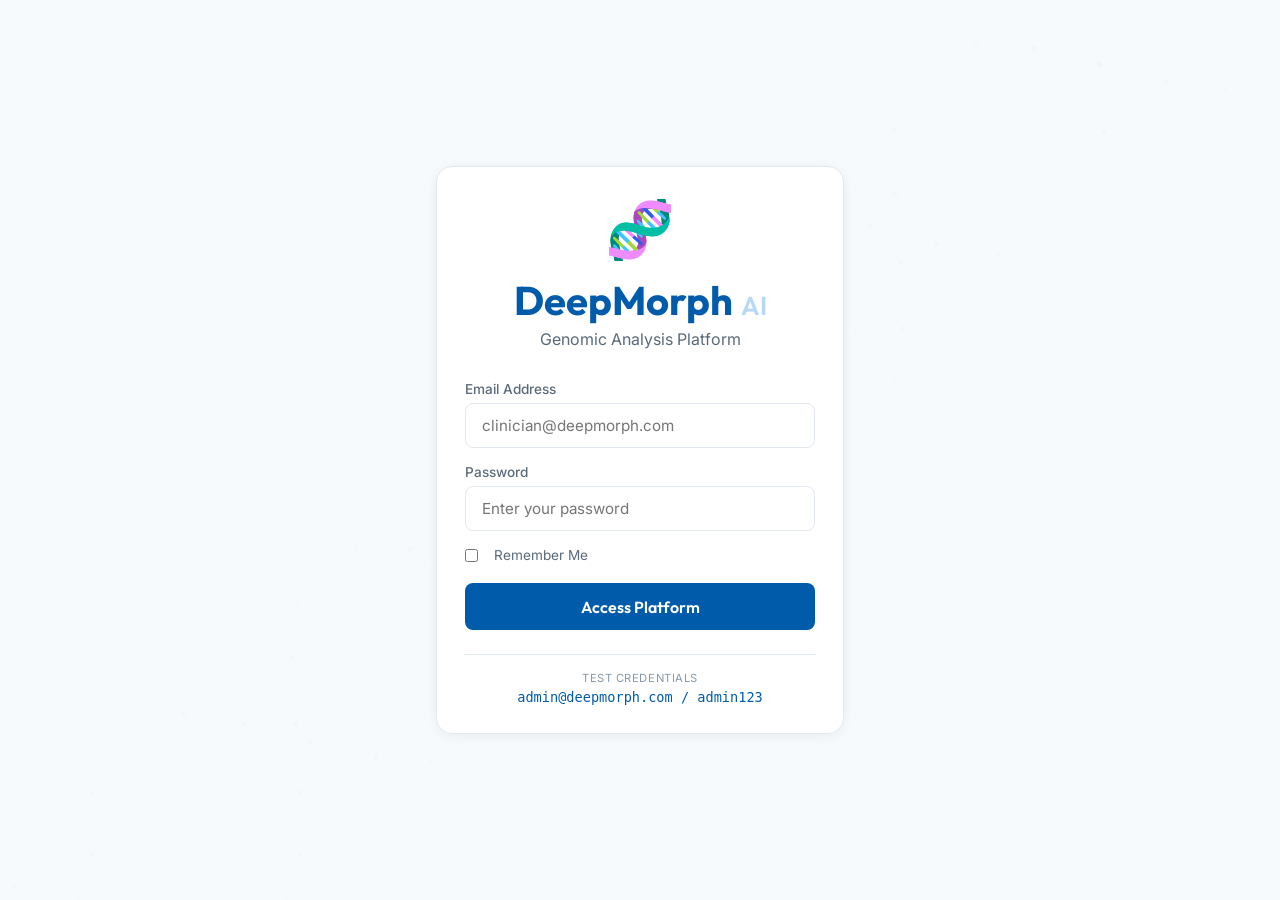
==== templates/login.html @ 0234fb4b "Initial DeepMorph commit" ====
<!DOCTYPE html>
<html lang="en">
<head>
    <meta charset="UTF-8">
    <meta name="viewport" content="width=device-width, initial-scale=1.0">
    <title>DeepMorph AI — Login</title>
    <meta name="description" content="DeepMorph AI Genomic Analysis Platform — Clinical Practitioner Login">
    <link href="https://fonts.googleapis.com/css2?family=Inter:wght@300;400;500;600;700&family=Outfit:wght@400;500;600;700&display=swap" rel="stylesheet">
    <link rel="stylesheet" href="/static/style.css">
</head>
<body class="login-body">
    <canvas id="dna-canvas"></canvas>

    <div class="login-container">
        <div class="login-card glass-card">
            <div class="login-logo">
                <div class="logo-helix">🧬</div>
                <h1>DeepMorph <span class="version-badge">AI</span></h1>
                <p class="login-subtitle">Genomic Analysis Platform</p>
            </div>

            <form id="login-form" autocomplete="off">
                <div class="form-group">
                    <label for="email">Email Address</label>
                    <input type="email" id="email" placeholder="clinician@deepmorph.com" required autocomplete="off">
                </div>
                <div class="form-group">
                    <label for="password">Password</label>
                    <input type="password" id="password" placeholder="Enter your password" required>
                </div>
                <div class="form-row">
                    <label class="checkbox-wrapper">
                        <input type="checkbox" id="remember-me">
                        <span class="checkmark"></span>
                        Remember Me
                    </label>
                </div>

                <div id="login-error" class="error-msg" style="display:none;">
                    ⚠ Invalid credentials. Please try again.
                </div>

                <button type="submit" class="primary-btn w-full" id="login-btn">
                    <span class="btn-text">Access Platform</span>
                    <div class="btn-loader" id="btn-loader">
                        <div class="spinner-dots"><div class="dot"></div><div class="dot"></div><div class="dot"></div></div>
                    </div>
                </button>
            </form>

            <div class="test-creds">
                <span class="creds-label">Test Credentials</span>
                <code>admin@deepmorph.com / admin123</code>
            </div>
        </div>
    </div>

    <script src="/static/script.js"></script>
</body>
</html>
---- static/style.css ----
/* ═══════════════════════════════════════════════
   DeepMorph AI — Apollo Healthcare Theme
   Clean medical blue, white cards, hospital style
   ═══════════════════════════════════════════════ */

/* ── CSS Variables ── */
:root {
    --bg-primary: #F7FAFD;
    --bg-secondary: #EEF3F8;
    --bg-tertiary: #E8F2FB;

    --glass-bg: #FFFFFF;
    --glass-border: #E2E8F0;
    --glass-hover: #C8D6E5;

    --text-primary: #2C3E50;
    --text-secondary: #5A6A7A;
    --text-muted: #8899AA;

    --accent-blue: #005BAB;
    --accent-teal: #0077CC;
    --accent-purple: #6C5CE7;
    --accent-cyan: #0077CC;

    --risk-low: #2ECC71;
    --risk-mod: #F39C12;
    --risk-high: #E74C3C;

    --state-normal: #2ECC71;
    --state-normal-glow: rgba(46, 204, 113, 0.12);
    --state-mutated: #E74C3C;
    --state-mutated-glow: rgba(231, 76, 60, 0.12);

    --font-heading: 'Outfit', sans-serif;
    --font-body: 'Inter', sans-serif;

    --nav-height: 64px;
    --radius-sm: 8px;
    --radius-md: 12px;
    --radius-lg: 16px;
    --radius-xl: 20px;
}

/* ── Reset ── */
*,
*::before,
*::after {
    margin: 0;
    padding: 0;
    box-sizing: border-box;
}

body {
    background: var(--bg-primary);
    color: var(--text-primary);
    font-family: var(--font-body);
    min-height: 100vh;
    overflow-x: hidden;
}

a {
    color: var(--accent-blue);
    text-decoration: none;
}

a:hover {
    color: var(--accent-teal);
}

/* ── Background Canvas ── */
#dna-canvas {
    position: fixed;
    top: 0;
    left: 0;
    width: 100vw;
    height: 100vh;
    z-index: 0;
    opacity: 0.08;
    pointer-events: none;
}

/* ═══════════════════════
        NAVIGATION BAR
   ═══════════════════════ */
.top-nav {
    position: fixed;
    top: 0;
    left: 0;
    right: 0;
    height: var(--nav-height);
    background: #005BAB;
    backdrop-filter: none;
    -webkit-backdrop-filter: none;
    border-bottom: 1px solid #004A8F;
    display: flex;
    align-items: center;
    padding: 0 1.5rem;
    z-index: 1000;
    gap: 1rem;
    box-shadow: 0 2px 8px rgba(0, 91, 171, 0.15);
}

.nav-brand {
    display: flex;
    align-items: center;
    gap: 0.5rem;
    flex-shrink: 0;
}

.nav-logo {
    font-size: 1.5rem;
}

.nav-title {
    font-family: var(--font-heading);
    font-size: 1.3rem;
    font-weight: 700;
    color: #FFFFFF;
    background: none;
    -webkit-background-clip: unset;
    -webkit-text-fill-color: #FFFFFF;
}

.version-badge {
    font-size: 0.65em;
    color: #B8D8F8;
    background: none;
    -webkit-background-clip: unset;
    -webkit-text-fill-color: #B8D8F8;
    font-weight: 600;
}

.nav-links {
    list-style: none;
    display: flex;
    gap: 0.25rem;
    flex: 1;
    overflow-x: auto;
    scrollbar-width: none;
}

.nav-links::-webkit-scrollbar {
    display: none;
}

.nav-links li a {
    display: block;
    padding: 0.5rem 0.75rem;
    color: rgba(255, 255, 255, 0.8);
    font-size: 0.85rem;
    font-weight: 500;
    border-radius: var(--radius-sm);
    transition: all 0.3s ease;
    white-space: nowrap;
}

.nav-links li a:hover {
    color: #FFFFFF;
    background: rgba(255, 255, 255, 0.12);
}

.nav-links li a.active {
    color: #FFFFFF;
    background: rgba(255, 255, 255, 0.18);
    border-bottom: 2px solid #FFFFFF;
}

.nav-actions {
    display: flex;
    align-items: center;
    gap: 1rem;
    flex-shrink: 0;
}

.nav-user {
    font-size: 0.85rem;
    color: rgba(255, 255, 255, 0.85);
}

.logout-link {
    font-size: 0.85rem;
    color: #FFD5D5;
    padding: 0.4rem 0.8rem;
    border: 1px solid rgba(255, 213, 213, 0.4);
    border-radius: var(--radius-sm);
    transition: 0.3s;
}

.logout-link:hover {
    background: rgba(255, 255, 255, 0.12);
    color: #FFD5D5;
}


/* ═══════════════════════
        PAGE CONTENT
   ═══════════════════════ */
.page-content {
    position: relative;
    z-index: 10;
    padding: calc(var(--nav-height) + 2rem) 2rem 3rem;
    max-width: 1400px;
    margin: 0 auto;
}

.page-header {
    margin-bottom: 2rem;
    animation: fadeInDown 0.5s ease;
}

.page-header h1 {
    font-family: var(--font-heading);
    font-size: 2.2rem;
    font-weight: 700;
    margin-bottom: 0.5rem;
    color: #005BAB;
    background: none;
    -webkit-background-clip: unset;
    -webkit-text-fill-color: #005BAB;
}

.page-header p {
    color: var(--text-secondary);
    font-size: 1.05rem;
}


/* ═══════════════════════
        GLASS CARD
   ═══════════════════════ */
.glass-card {
    background: #FFFFFF;
    backdrop-filter: none;
    -webkit-backdrop-filter: none;
    border: 1px solid #E2E8F0;
    border-radius: var(--radius-lg);
    padding: 1.75rem;
    box-shadow: 0 2px 12px rgba(0, 0, 0, 0.06);
    transition: transform 0.3s ease, box-shadow 0.3s ease, border-color 0.3s ease;
}

.glass-card:hover {
    border-color: #C8D6E5;
    box-shadow: 0 4px 20px rgba(0, 0, 0, 0.08);
}

.card-title {
    font-family: var(--font-heading);
    font-size: 1.15rem;
    font-weight: 600;
    color: #005BAB;
    margin-bottom: 1.25rem;
    text-transform: uppercase;
    letter-spacing: 0.04em;
}


/* ═══════════════════════
        LOGIN PAGE
   ═══════════════════════ */
.login-body {
    display: flex;
    justify-content: center;
    align-items: center;
    min-height: 100vh;
}

.login-container {
    position: relative;
    z-index: 10;
    width: 100%;
    max-width: 440px;
    padding: 1rem;
}

.login-card {
    text-align: center;
}

.login-logo {
    margin-bottom: 2rem;
}

.logo-helix {
    font-size: 3.5rem;
    margin-bottom: 0.75rem;
    animation: float 3s ease-in-out infinite;
}

.login-card h1 {
    font-family: var(--font-heading);
    font-size: 2.5rem;
    font-weight: 700;
    color: #005BAB;
    background: none;
    -webkit-background-clip: unset;
    -webkit-text-fill-color: #005BAB;
    margin-bottom: 0.25rem;
}

.login-subtitle {
    color: var(--text-secondary);
    font-size: 1rem;
}

.form-group {
    margin-bottom: 1rem;
    text-align: left;
}

.form-group label {
    display: block;
    font-size: 0.85rem;
    color: var(--text-secondary);
    margin-bottom: 0.4rem;
    font-weight: 500;
}

.form-group input,
.form-group select,
.form-group textarea {
    width: 100%;
    padding: 0.75rem 1rem;
    background: #FFFFFF;
    border: 1px solid #E2E8F0;
    color: var(--text-primary);
    border-radius: var(--radius-sm);
    font-family: var(--font-body);
    font-size: 0.95rem;
    transition: all 0.3s ease;
}

.form-group input:focus,
.form-group select:focus,
.form-group textarea:focus {
    outline: none;
    border-color: #0077CC;
    box-shadow: 0 0 0 3px rgba(0, 119, 204, 0.12);
}

.form-group select {
    appearance: none;
    cursor: pointer;
    background-image: url("data:image/svg+xml,%3Csvg xmlns='http://www.w3.org/2000/svg' width='12' height='12' viewBox='0 0 12 12'%3E%3Cpath fill='%235A6A7A' d='M6 8L1 3h10z'/%3E%3C/svg%3E");
    background-repeat: no-repeat;
    background-position: right 1rem center;
    padding-right: 2.5rem;
}

.form-group select option {
    background: #FFFFFF;
    color: var(--text-primary);
}

.form-row {
    display: flex;
    align-items: center;
    margin-bottom: 1.25rem;
}

.checkbox-wrapper {
    display: flex;
    align-items: center;
    gap: 0.5rem;
    font-size: 0.85rem;
    color: var(--text-secondary);
    cursor: pointer;
}

.checkbox-wrapper input[type="checkbox"] {
    width: auto;
    accent-color: var(--accent-blue);
}

.error-msg {
    background: rgba(231, 76, 60, 0.08);
    border: 1px solid rgba(231, 76, 60, 0.25);
    color: var(--risk-high);
    padding: 0.6rem 1rem;
    border-radius: var(--radius-sm);
    font-size: 0.85rem;
    margin-bottom: 1rem;
}

.success-msg {
    background: rgba(46, 204, 113, 0.08);
    border: 1px solid rgba(46, 204, 113, 0.25);
    color: var(--risk-low);
    padding: 0.6rem 1rem;
    border-radius: var(--radius-sm);
    font-size: 0.85rem;
    margin-top: 1rem;
}

.test-creds {
    margin-top: 1.5rem;
    padding-top: 1rem;
    border-top: 1px solid #E2E8F0;
    font-size: 0.8rem;
    color: var(--text-muted);
}

.creds-label {
    display: block;
    margin-bottom: 0.25rem;
    text-transform: uppercase;
    letter-spacing: 0.05em;
    font-size: 0.7rem;
}

.test-creds code {
    color: #005BAB;
    font-size: 0.85rem;
}


/* ═══════════════════════
        BUTTONS
   ═══════════════════════ */
.primary-btn {
    position: relative;
    background: #005BAB;
    color: #FFFFFF;
    border: none;
    padding: 0.85rem 2rem;
    border-radius: var(--radius-sm);
    font-family: var(--font-heading);
    font-weight: 600;
    font-size: 1rem;
    cursor: pointer;
    overflow: hidden;
    transition: all 0.3s ease;
    min-width: 200px;
    display: inline-flex;
    justify-content: center;
    align-items: center;
}

.primary-btn:hover:not(:disabled) {
    background: #0077CC;
    transform: translateY(-2px);
    box-shadow: 0 6px 20px rgba(0, 91, 171, 0.25);
}

.primary-btn:disabled {
    background: #C8D6E5;
    color: #8899AA;
    cursor: not-allowed;
}

.secondary-btn {
    background: #F7FAFD;
    border: 1px solid #E2E8F0;
    color: var(--text-primary);
    padding: 0.75rem 1.5rem;
    border-radius: var(--radius-sm);
    font-family: var(--font-heading);
    font-weight: 500;
    cursor: pointer;
    transition: 0.3s;
}

.secondary-btn:hover {
    background: #EEF3F8;
    border-color: #0077CC;
}

.danger-btn {
    background: rgba(231, 76, 60, 0.08);
    border: 1px solid rgba(231, 76, 60, 0.25);
    color: var(--risk-high);
    padding: 0.5rem 1rem;
    border-radius: var(--radius-sm);
    cursor: pointer;
    font-size: 0.85rem;
    transition: 0.3s;
}

.danger-btn:hover {
    background: rgba(231, 76, 60, 0.15);
}

.w-full {
    width: 100%;
}

.btn-loader {
    display: none;
    align-items: center;
    gap: 0.5rem;
}

.primary-btn.loading .btn-text {
    display: none;
}

.primary-btn.loading .btn-loader {
    display: flex;
}


/* ── Spinner ── */
.spinner-dots {
    display: flex;
    gap: 4px;
}

.spinner-dots .dot {
    width: 6px;
    height: 6px;
    border-radius: 50%;
    background: currentColor;
    animation: dotWave 1.2s ease-in-out infinite;
}

.spinner-dots .dot:nth-child(2) {
    animation-delay: -1.1s;
}

.spinner-dots .dot:nth-child(3) {
    animation-delay: -1.0s;
}

.spinner-dots.large .dot {
    width: 10px;
    height: 10px;
}


/* ═══════════════════════
     DASHBOARD STATS
   ═══════════════════════ */
.stats-grid {
    display: grid;
    grid-template-columns: repeat(auto-fit, minmax(240px, 1fr));
    gap: 1.25rem;
    margin-bottom: 2.5rem;
}

.stat-card {
    display: flex;
    align-items: center;
    gap: 1.25rem;
    padding: 1.5rem;
    transition: transform 0.3s ease;
}

.stat-card:hover {
    transform: translateY(-4px);
}

.stat-icon {
    width: 56px;
    height: 56px;
    border-radius: var(--radius-md);
    display: flex;
    align-items: center;
    justify-content: center;
    font-size: 1.5rem;
    flex-shrink: 0;
}

.stat-info {
    display: flex;
    flex-direction: column;
}

.stat-value {
    font-family: var(--font-heading);
    font-size: 2rem;
    font-weight: 700;
    line-height: 1;
    margin-bottom: 0.25rem;
    color: #005BAB;
}

.stat-label {
    font-size: 0.85rem;
    color: var(--text-secondary);
}

.section-header {
    margin-bottom: 1rem;
}

.section-header h2 {
    font-family: var(--font-heading);
    font-size: 1.4rem;
    font-weight: 600;
    color: var(--text-primary);
}


/* ═══════════════════════
     QUICK ACTIONS
   ═══════════════════════ */
.quick-actions {
    display: grid;
    grid-template-columns: repeat(auto-fit, minmax(220px, 1fr));
    gap: 1rem;
    margin-bottom: 2.5rem;
}

.action-card {
    display: flex;
    flex-direction: column;
    gap: 0.5rem;
    padding: 1.5rem;
    cursor: pointer;
    transition: all 0.3s ease;
    text-decoration: none;
    color: inherit;
}

.action-card:hover {
    transform: translateY(-4px);
    border-color: #005BAB;
    color: var(--text-primary);
}

.action-icon {
    font-size: 2rem;
}

.action-title {
    font-family: var(--font-heading);
    font-weight: 600;
    font-size: 1.05rem;
    color: var(--text-primary);
}

.action-desc {
    font-size: 0.85rem;
    color: var(--text-secondary);
}


/* ═══════════════════════
     DATA TABLES
   ═══════════════════════ */
.table-card {
    overflow: hidden;
}

.table-responsive {
    width: 100%;
    overflow-x: auto;
}

.data-table {
    width: 100%;
    border-collapse: collapse;
    min-width: 650px;
}

.data-table th,
.data-table td {
    padding: 0.9rem 1rem;
    text-align: left;
    border-bottom: 1px solid #E2E8F0;
    font-size: 0.9rem;
}

.data-table th {
    color: var(--text-muted);
    font-family: var(--font-heading);
    font-weight: 500;
    text-transform: uppercase;
    letter-spacing: 0.05em;
    font-size: 0.8rem;
    background: #F7FAFD;
}

.data-table tbody tr {
    transition: background 0.2s;
}

.data-table tbody tr:hover {
    background: #F7FAFD;
}

.empty-state {
    text-align: center;
    padding: 2.5rem 1rem !important;
    color: var(--text-muted);
    font-size: 0.95rem;
}

/* ── Table badges ── */
.badge {
    display: inline-block;
    padding: 0.25rem 0.75rem;
    border-radius: 999px;
    font-size: 0.8rem;
    font-weight: 600;
}

.badge-low {
    background: rgba(46, 204, 113, 0.12);
    color: var(--risk-low);
}

.badge-mod {
    background: rgba(243, 156, 18, 0.12);
    color: var(--risk-mod);
}

.badge-high {
    background: rgba(231, 76, 60, 0.12);
    color: var(--risk-high);
}

.badge-normal {
    background: var(--state-normal-glow);
    color: var(--state-normal);
}

.badge-mutated {
    background: var(--state-mutated-glow);
    color: var(--state-mutated);
}

.view-btn {
    background: rgba(0, 91, 171, 0.08);
    border: 1px solid rgba(0, 91, 171, 0.25);
    color: var(--accent-blue);
    padding: 0.35rem 0.8rem;
    border-radius: var(--radius-sm);
    cursor: pointer;
    font-size: 0.8rem;
    font-weight: 500;
    transition: 0.3s;
}

.view-btn:hover {
    background: rgba(0, 91, 171, 0.15);
}


/* ═══════════════════════
     PATIENT MANAGEMENT
   ═══════════════════════ */
.two-col-layout {
    display: grid;
    grid-template-columns: 1fr 1.5fr;
    gap: 1.5rem;
    align-items: start;
}

.form-card {
    position: sticky;
    top: calc(var(--nav-height) + 1rem);
}

.form-row-2col {
    display: grid;
    grid-template-columns: 1fr 1fr;
    gap: 1rem;
}

.form-actions {
    display: flex;
    gap: 0.75rem;
    margin-top: 0.5rem;
}

.card-header-row {
    display: flex;
    justify-content: space-between;
    align-items: center;
    margin-bottom: 1.25rem;
    flex-wrap: wrap;
    gap: 0.75rem;
}

.search-box input {
    background: #FFFFFF;
    border: 1px solid #E2E8F0;
    color: var(--text-primary);
    padding: 0.5rem 1rem;
    border-radius: var(--radius-sm);
    font-size: 0.9rem;
    width: 220px;
    transition: 0.3s;
}

.search-box input:focus {
    outline: none;
    border-color: #0077CC;
}

.edit-btn {
    background: rgba(0, 91, 171, 0.08);
    border: 1px solid rgba(0, 91, 171, 0.25);
    color: var(--accent-blue);
    padding: 0.35rem 0.7rem;
    border-radius: var(--radius-sm);
    cursor: pointer;
    font-size: 0.8rem;
    margin-right: 0.4rem;
    transition: 0.3s;
}

.edit-btn:hover {
    background: rgba(0, 91, 171, 0.15);
}


/* ═══════════════════════
     SEQUENCE SUBMISSION
   ═══════════════════════ */
.submission-layout {
    display: grid;
    grid-template-columns: 2fr 1fr;
    gap: 1.5rem;
    align-items: start;
}

.submission-card .input-header {
    display: flex;
    justify-content: space-between;
    align-items: center;
    margin-bottom: 1rem;
}

textarea#dna-input {
    width: 100%;
    height: 160px;
    background: #FFFFFF;
    border: 1px solid #E2E8F0;
    border-radius: var(--radius-sm);
    padding: 1rem;
    color: var(--text-primary);
    font-family: 'Courier New', monospace;
    font-size: 1rem;
    line-height: 1.6;
    resize: none;
    transition: all 0.3s ease;
    text-transform: uppercase;
    letter-spacing: 2px;
}

textarea#dna-input:focus {
    outline: none;
    border-color: #0077CC;
    box-shadow: 0 0 0 3px rgba(0, 119, 204, 0.12);
}

textarea#dna-input::placeholder {
    color: #B0BEC5;
    text-transform: none;
    letter-spacing: normal;
}

.counter-badge {
    background: #F7FAFD;
    padding: 0.3rem 0.85rem;
    border-radius: 999px;
    font-size: 0.9rem;
    font-family: monospace;
    border: 1px solid #E2E8F0;
    color: var(--text-secondary);
    transition: 0.3s;
}

.counter-badge.valid {
    color: var(--state-normal);
    border-color: rgba(46, 204, 113, 0.4);
}

.counter-max {
    color: var(--text-muted);
    font-size: 0.75rem;
}

.validation-warning {
    display: flex;
    align-items: center;
    gap: 0.5rem;
    color: var(--state-mutated);
    font-size: 0.85rem;
    margin-top: 0.75rem;
    opacity: 0;
    transform: translateY(-8px);
    transition: all 0.3s ease;
    visibility: hidden;
}

.validation-warning.show {
    opacity: 1;
    transform: translateY(0);
    visibility: visible;
}

.sequence-info-bar {
    margin-top: 0.75rem;
}

.base-counts {
    display: flex;
    gap: 0.75rem;
}

.base-tag {
    font-size: 0.85rem;
    padding: 0.25rem 0.6rem;
    border-radius: 999px;
    font-family: monospace;
}

.a-tag {
    background: rgba(231, 76, 60, 0.08);
    color: #E74C3C;
}

.t-tag {
    background: rgba(243, 156, 18, 0.08);
    color: #F39C12;
}

.g-tag {
    background: rgba(46, 204, 113, 0.08);
    color: #2ECC71;
}

.c-tag {
    background: rgba(0, 91, 171, 0.08);
    color: #005BAB;
}

.info-panel {
    background: #F7FAFD;
}

.guide-list {
    list-style: none;
    display: flex;
    flex-direction: column;
    gap: 0.75rem;
}

.guide-list li {
    font-size: 0.9rem;
    color: var(--text-secondary);
    padding-left: 1.25rem;
    position: relative;
}

.guide-list li::before {
    content: "›";
    position: absolute;
    left: 0;
    color: #005BAB;
    font-weight: bold;
}

.guide-note {
    margin-top: 1.5rem;
    padding: 1rem;
    background: rgba(0, 91, 171, 0.05);
    border: 1px solid rgba(0, 91, 171, 0.12);
    border-radius: var(--radius-sm);
    font-size: 0.85rem;
    color: var(--text-secondary);
    line-height: 1.5;
}


/* ═══════════════════════
     MUTATION ANALYSIS
   ═══════════════════════ */
.results-grid-2 {
    display: grid;
    grid-template-columns: 1fr 1fr;
    gap: 1.5rem;
    margin-bottom: 1.5rem;
}

.results-grid-3 {
    display: grid;
    grid-template-columns: 1fr 1fr 1fr;
    gap: 1.5rem;
}

.result-card {
    animation: fadeInUp 0.5s ease forwards;
}

.status-badge {
    display: inline-flex;
    align-items: center;
    gap: 0.75rem;
    padding: 0.85rem 1.5rem;
    border-radius: var(--radius-md);
    border: 1px solid transparent;
    margin-bottom: 1.5rem;
    transition: all 0.3s ease;
}

.status-normal {
    background: rgba(46, 204, 113, 0.1);
    border-color: rgba(46, 204, 113, 0.3);
    color: var(--state-normal);
}

.status-mutated {
    background: rgba(231, 76, 60, 0.1);
    border-color: rgba(231, 76, 60, 0.3);
    color: var(--state-mutated);
    box-shadow: 0 0 15px rgba(231, 76, 60, 0.1);
    animation: pulse 2s infinite;
}

.status-icon {
    font-size: 1.3rem;
    font-weight: bold;
}

.status-text {
    font-family: var(--font-heading);
    font-size: 1.3rem;
    font-weight: 600;
}

.metric-row {
    margin-top: 1rem;
}

.metric-label {
    font-size: 0.85rem;
    color: var(--text-secondary);
    display: block;
    margin-bottom: 0.5rem;
}

.metric-value-container {
    display: flex;
    align-items: center;
    gap: 1rem;
}

.metric-value {
    font-family: monospace;
    font-size: 1.2rem;
    font-weight: 600;
    color: var(--text-primary);
    min-width: 55px;
}

.progress-bar-bg {
    flex-grow: 1;
    height: 6px;
    background: #E2E8F0;
    border-radius: 999px;
    overflow: hidden;
}

.progress-bar-fill {
    height: 100%;
    background: linear-gradient(90deg, #005BAB, #0077CC);
    border-radius: 999px;
    width: 0%;
    transition: width 1s cubic-bezier(0.4, 0, 0.2, 1);
}

.hotspot-info {
    display: flex;
    flex-direction: column;
    gap: 1rem;
}

.hotspot-detail,
.gene-detail {
    display: flex;
    justify-content: space-between;
    align-items: center;
    padding-bottom: 0.5rem;
    border-bottom: 1px solid #E2E8F0;
}

.detail-label {
    font-size: 0.9rem;
    color: var(--text-secondary);
}

.detail-value {
    font-weight: 600;
    font-size: 1.05rem;
}

.detail-value.highlight {
    color: #005BAB;
    font-size: 1.3rem;
}

.detail-value.mutated-text {
    color: var(--state-mutated);
}

.detail-value.highlight-blue {
    color: #005BAB;
}

/* Helix Canvas */
.helix-card {
    margin-bottom: 1.5rem;
}

.canvas-container {
    width: 100%;
    overflow-x: auto;
    padding: 1rem 0;
}

.canvas-container canvas {
    display: block;
    margin: 0 auto;
    border-radius: var(--radius-sm);
}

.card-desc {
    color: var(--text-secondary);
    font-size: 0.9rem;
    margin-top: -0.75rem;
    margin-bottom: 1rem;
}

.legend-blue {
    color: #005BAB;
}

.legend-red {
    color: var(--state-mutated);
}


/* ═══════════════════════
     CLINICAL SIGNIFICANCE
   ═══════════════════════ */
.clinical-badge {
    display: inline-flex;
    padding: 0.75rem 1.5rem;
    background: rgba(0, 91, 171, 0.08);
    border: 1px solid rgba(0, 91, 171, 0.2);
    border-radius: var(--radius-md);
    margin-bottom: 1.25rem;
}

.clinical-text {
    font-family: var(--font-heading);
    font-size: 1.3rem;
    font-weight: 600;
    color: #005BAB;
}

.explanation-text {
    margin-top: 1.25rem;
    padding: 1rem;
    background: #F7FAFD;
    border-radius: var(--radius-sm);
    font-size: 0.9rem;
    color: var(--text-secondary);
    line-height: 1.6;
}

/* Risk Circle */
.risk-display {
    display: flex;
    justify-content: center;
    margin: 1.5rem 0;
}

.risk-circle {
    width: 140px;
    height: 140px;
    border-radius: 50%;
    display: flex;
    align-items: center;
    justify-content: center;
    font-family: var(--font-heading);
    font-size: 1.5rem;
    font-weight: 700;
    border: 3px solid;
    transition: 0.3s;
}

.risk-circle.risk-low {
    border-color: var(--risk-low);
    color: var(--risk-low);
    background: rgba(46, 204, 113, 0.06);
    box-shadow: 0 0 20px rgba(46, 204, 113, 0.1);
}

.risk-circle.risk-mod {
    border-color: var(--risk-mod);
    color: var(--risk-mod);
    background: rgba(243, 156, 18, 0.06);
    box-shadow: 0 0 20px rgba(243, 156, 18, 0.1);
}

.risk-circle.risk-high {
    border-color: var(--risk-high);
    color: var(--risk-high);
    background: rgba(231, 76, 60, 0.06);
    box-shadow: 0 0 20px rgba(231, 76, 60, 0.1);
    animation: pulse 2s infinite;
}

.risk-desc {
    text-align: center;
    color: var(--text-secondary);
    font-size: 0.9rem;
    line-height: 1.5;
}

.gene-info {
    display: flex;
    flex-direction: column;
    gap: 1rem;
}


/* ═══════════════════════
     DISEASE KNOWLEDGE
   ═══════════════════════ */
.search-filter-bar {
    margin-bottom: 1.5rem;
    padding: 1rem;
}

.search-filter-bar input {
    width: 100%;
    padding: 0.75rem 1rem;
    background: #FFFFFF;
    border: 1px solid #E2E8F0;
    color: var(--text-primary);
    border-radius: var(--radius-sm);
    font-size: 1rem;
    transition: 0.3s;
}

.search-filter-bar input:focus {
    outline: none;
    border-color: #0077CC;
}

.disease-grid {
    display: grid;
    grid-template-columns: repeat(auto-fill, minmax(420px, 1fr));
    gap: 1.5rem;
}

.disease-card {
    background: #FFFFFF;
    backdrop-filter: none;
    border: 1px solid #E2E8F0;
    border-radius: var(--radius-lg);
    padding: 1.75rem;
    transition: all 0.3s ease;
}

.disease-card:hover {
    border-color: #005BAB;
    transform: translateY(-3px);
    box-shadow: 0 6px 20px rgba(0, 0, 0, 0.06);
}

.disease-card h3 {
    font-family: var(--font-heading);
    font-size: 1.2rem;
    color: #005BAB;
    margin-bottom: 0.75rem;
}

.disease-card .disease-desc {
    font-size: 0.9rem;
    color: var(--text-secondary);
    line-height: 1.6;
    margin-bottom: 1rem;
}

.disease-section-title {
    font-size: 0.8rem;
    font-weight: 600;
    color: #0077CC;
    text-transform: uppercase;
    letter-spacing: 0.05em;
    margin-top: 1rem;
    margin-bottom: 0.5rem;
}

.disease-card ul {
    list-style: none;
    padding: 0;
}

.disease-card ul li {
    font-size: 0.85rem;
    color: var(--text-secondary);
    padding: 0.25rem 0 0.25rem 1.2rem;
    position: relative;
}

.disease-card ul li::before {
    content: "•";
    position: absolute;
    left: 0;
    color: #005BAB;
}

.disease-meta {
    display: flex;
    gap: 1rem;
    margin-top: 1rem;
    padding-top: 0.75rem;
    border-top: 1px solid #E2E8F0;
    flex-wrap: wrap;
}

.meta-tag {
    font-size: 0.78rem;
    padding: 0.3rem 0.6rem;
    border-radius: 999px;
    background: rgba(0, 91, 171, 0.06);
    color: #005BAB;
    white-space: nowrap;
}

.loading-state {
    grid-column: 1 / -1;
    text-align: center;
    padding: 3rem;
    color: var(--text-secondary);
}


/* ═══════════════════════
     REPORT GENERATION
   ═══════════════════════ */
.report-layout {
    display: grid;
    grid-template-columns: 2fr 1fr;
    gap: 1.5rem;
    align-items: start;
}

.report-section {
    margin-bottom: 1.5rem;
    padding-bottom: 1rem;
    border-bottom: 1px solid #E2E8F0;
}

.report-section:last-child {
    border-bottom: none;
}

.report-section h3 {
    font-family: var(--font-heading);
    font-size: 1rem;
    color: #0077CC;
    text-transform: uppercase;
    letter-spacing: 0.04em;
    margin-bottom: 0.75rem;
}

.report-grid {
    display: grid;
    grid-template-columns: 1fr 1fr;
    gap: 0.5rem 1.5rem;
}

.report-grid.full-width {
    grid-template-columns: 1fr;
}

.report-item {
    display: flex;
    flex-direction: column;
    gap: 0.15rem;
}

.report-item.full {
    grid-column: 1 / -1;
}

.report-label {
    font-size: 0.78rem;
    color: var(--text-muted);
    text-transform: uppercase;
    letter-spacing: 0.03em;
}

.report-value {
    font-size: 0.95rem;
    color: var(--text-primary);
    font-weight: 500;
}

.generate-panel {
    text-align: center;
    position: sticky;
    top: calc(var(--nav-height) + 1rem);
}

.generate-icon {
    font-size: 3rem;
    margin-bottom: 1rem;
}

.generate-panel h3 {
    font-family: var(--font-heading);
    font-size: 1.15rem;
    margin-bottom: 0.5rem;
}

.generate-panel p {
    font-size: 0.9rem;
    color: var(--text-secondary);
    margin-bottom: 1.5rem;
    line-height: 1.5;
}


/* ═══════════════════════
     EMPTY STATE / NO DATA
   ═══════════════════════ */
.empty-card {
    text-align: center;
    padding: 3rem 2rem;
}

.empty-icon {
    font-size: 3.5rem;
    margin-bottom: 1rem;
    opacity: 0.6;
}

.empty-card h3 {
    font-family: var(--font-heading);
    font-size: 1.3rem;
    margin-bottom: 0.75rem;
    color: var(--text-primary);
}

.empty-card p {
    color: var(--text-secondary);
    font-size: 0.95rem;
}


/* ═══════════════════════
        ANIMATIONS
   ═══════════════════════ */
@keyframes fadeIn {
    from {
        opacity: 0;
    }

    to {
        opacity: 1;
    }
}

@keyframes fadeInDown {
    from {
        opacity: 0;
        transform: translateY(-20px);
    }

    to {
        opacity: 1;
        transform: translateY(0);
    }
}

@keyframes fadeInUp {
    from {
        opacity: 0;
        transform: translateY(20px);
    }

    to {
        opacity: 1;
        transform: translateY(0);
    }
}

@keyframes slideInRight {
    from {
        opacity: 0;
        transform: translateX(30px);
    }

    to {
        opacity: 1;
        transform: translateX(0);
    }
}

@keyframes dotWave {

    0%,
    100% {
        transform: translateY(0);
    }

    50% {
        transform: translateY(-6px);
    }
}

@keyframes pulse {
    0% {
        box-shadow: 0 0 0 0 rgba(231, 76, 60, 0.3);
    }

    70% {
        box-shadow: 0 0 0 12px rgba(231, 76, 60, 0);
    }

    100% {
        box-shadow: 0 0 0 0 rgba(231, 76, 60, 0);
    }
}

@keyframes float {

    0%,
    100% {
        transform: translateY(0);
    }

    50% {
        transform: translateY(-10px);
    }
}

.fade-in {
    animation: fadeInUp 0.6s ease forwards;
}


/* ═══════════════════════
     RESPONSIVE
   ═══════════════════════ */
@media (max-width: 1100px) {
    .two-col-layout {
        grid-template-columns: 1fr;
    }

    .submission-layout {
        grid-template-columns: 1fr;
    }

    .report-layout {
        grid-template-columns: 1fr;
    }

    .results-grid-3 {
        grid-template-columns: 1fr 1fr;
    }
}

@media (max-width: 768px) {
    .top-nav {
        padding: 0 0.75rem;
    }

    .nav-links li a {
        padding: 0.4rem 0.5rem;
        font-size: 0.78rem;
    }

    .page-content {
        padding: calc(var(--nav-height) + 1rem) 1rem 2rem;
    }

    .page-header h1 {
        font-size: 1.8rem;
    }

    .results-grid-2 {
        grid-template-columns: 1fr;
    }

    .results-grid-3 {
        grid-template-columns: 1fr;
    }

    .disease-grid {
        grid-template-columns: 1fr;
    }

    .stats-grid {
        grid-template-columns: 1fr 1fr;
    }

    .report-grid {
        grid-template-columns: 1fr;
    }

    .form-row-2col {
        grid-template-columns: 1fr;
    }
}

@media (max-width: 480px) {
    .stats-grid {
        grid-template-columns: 1fr;
    }

    .quick-actions {
        grid-template-columns: 1fr;
    }

    .nav-brand .nav-title {
        display: none;
    }
}
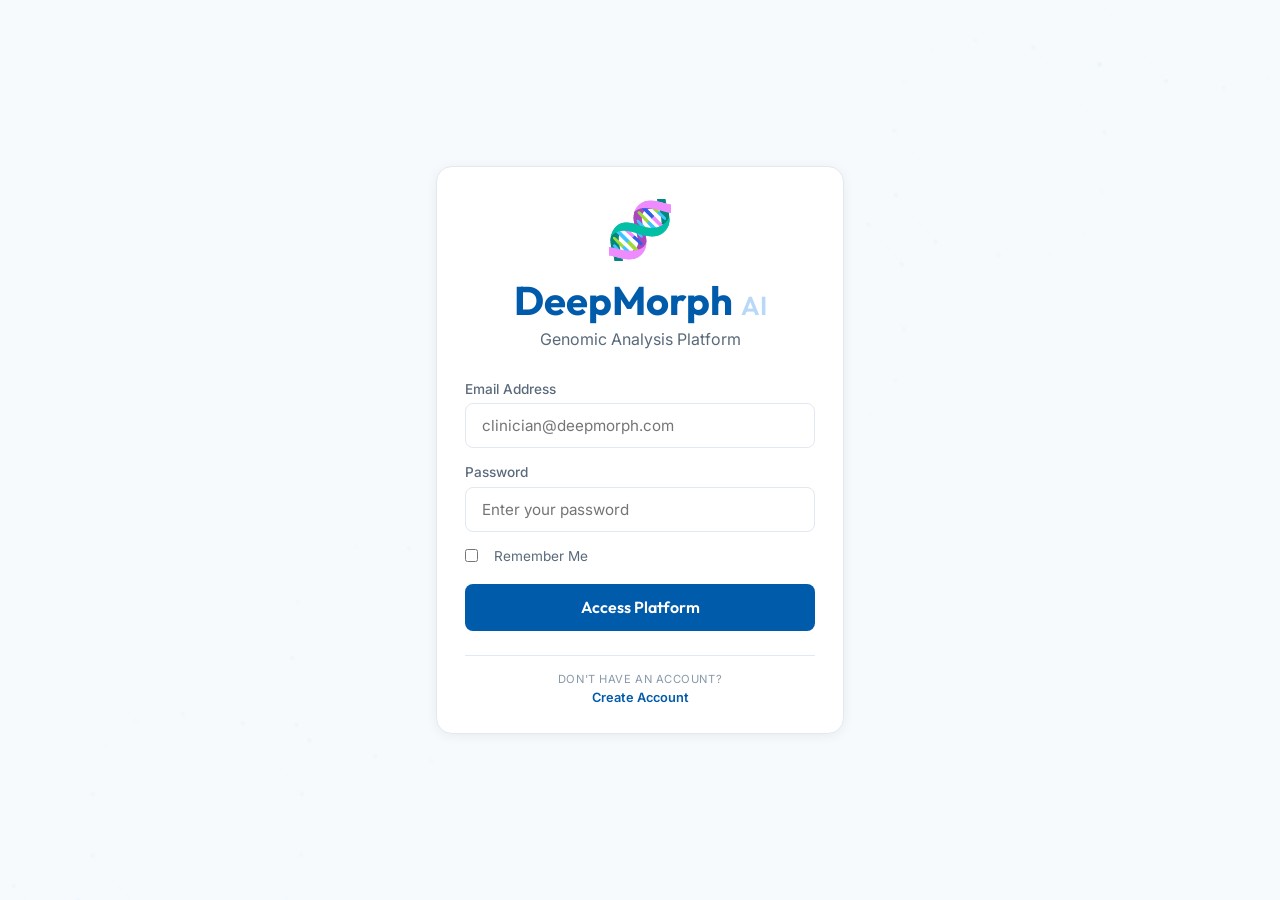
==== commit 02977f21: "feat: add registration and server-side session handling" ====
--- a/templates/login.html
+++ b/templates/login.html
@@ -49,8 +49,8 @@
             </form>
 
             <div class="test-creds">
-                <span class="creds-label">Test Credentials</span>
-                <code>admin@deepmorph.com / admin123</code>
+                <span class="creds-label">Don't have an account?</span>
+                <a href="/register" style="color: var(--accent-blue); font-weight: 600;">Create Account</a>
             </div>
         </div>
     </div>
